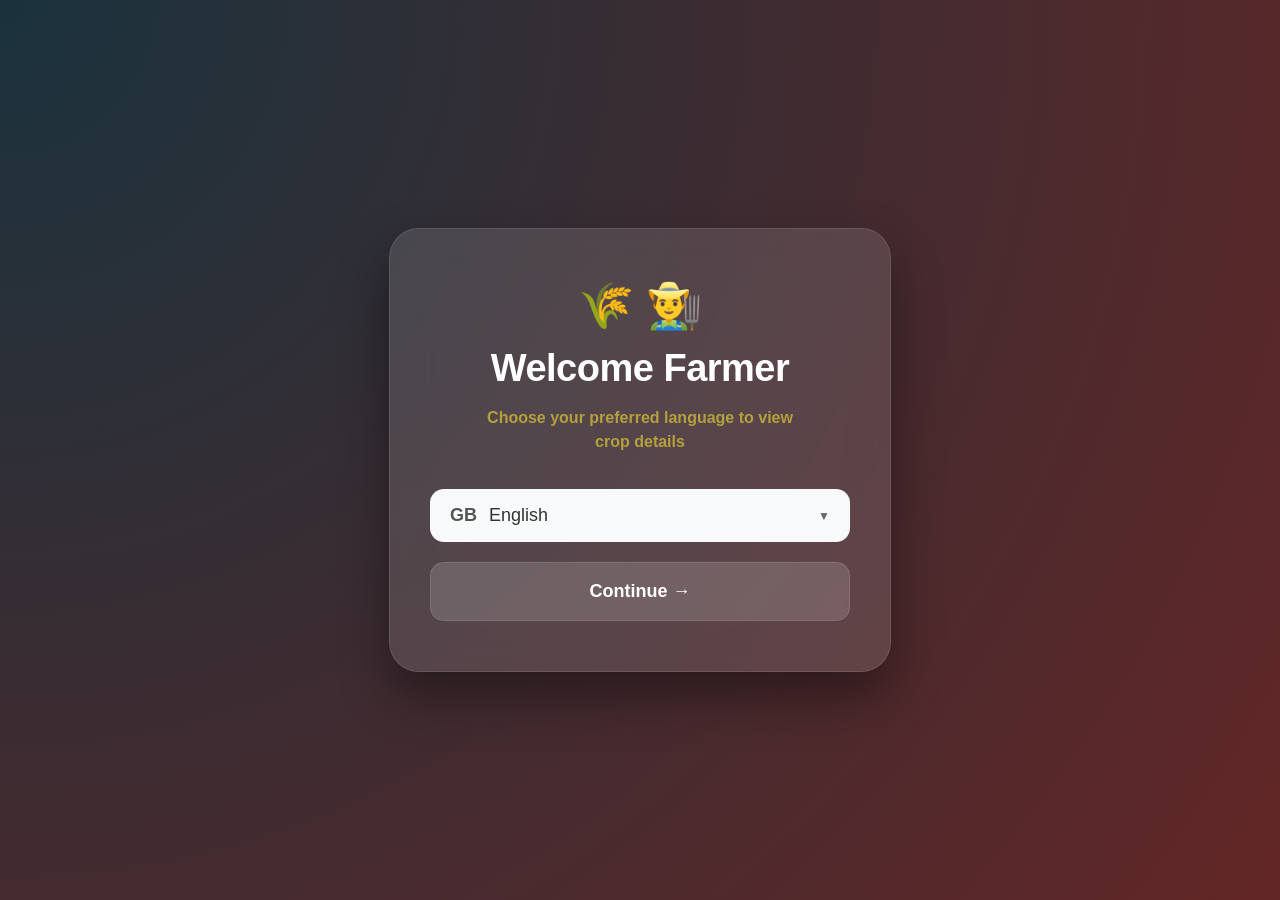
==== index.html @ 463a54d7 "Add files via upload" ====
<!DOCTYPE html>
<html lang="en">
<head>
  <meta charset="UTF-8">
  <meta name="viewport" content="width=device-width, initial-scale=1.0">
  <title>Welcome - Smart Farming</title>
  <style>
    :root {
      --glass-bg: rgba(255, 255, 255, 0.12);
      --glass-border: rgba(255, 255, 255, 0.1);
      --accent-gold: #b5a03d; /* Matches the golden text in your image */
    }

    body {
      margin: 0;
      font-family: 'Segoe UI', Roboto, Helvetica, Arial, sans-serif;
      /* Deep gradient matching your screenshot */
      background: radial-gradient(circle at top left, #1a323d, #632626);
      height: 100vh;
      display: flex;
      justify-content: center;
      align-items: center;
      overflow: hidden;
    }

    .card {
      background: var(--glass-bg);
      backdrop-filter: blur(20px);
      -webkit-backdrop-filter: blur(20px);
      border: 1px solid var(--glass-border);
      border-radius: 30px;
      padding: 50px 40px;
      width: 100%;
      max-width: 420px;
      text-align: center;
      box-shadow: 0 25px 50px rgba(0, 0, 0, 0.4);
    }

    .icon-header {
      font-size: 45px;
      margin-bottom: 15px;
      display: block;
    }

    h1 {
      font-size: 38px;
      margin: 0 0 10px 0;
      color: #ffffff;
      font-weight: 700;
      letter-spacing: -0.5px;
    }

    .subtitle {
      color: var(--accent-gold);
      font-size: 16px;
      font-weight: 600;
      line-height: 1.5;
      margin-bottom: 35px;
    }

    /* Better Dropdown UI */
    .dropdown-container {
      position: relative;
      margin-bottom: 20px;
      text-align: left;
    }

    .selected-option {
      background: #f8f9fa;
      color: #333;
      padding: 16px 20px;
      border-radius: 14px;
      font-size: 18px;
      display: flex;
      align-items: center;
      cursor: pointer;
      position: relative;
      font-weight: 500;
    }

    .selected-option::after {
      content: '▼';
      position: absolute;
      right: 20px;
      font-size: 12px;
      color: #666;
    }

    .flag-icon {
      margin-right: 12px;
      font-style: normal;
      font-weight: bold;
      color: #555;
    }

    /* Hidden standard select for form submission */
    #langSelect {
      display: none;
    }

    /* Continue Button - Precise Glass Style */
    #continueBtn {
      width: 100%;
      background: rgba(255, 255, 255, 0.15);
      border: 1px solid rgba(255, 255, 255, 0.1);
      padding: 18px;
      color: white;
      font-size: 18px;
      font-weight: 600;
      border-radius: 14px;
      cursor: pointer;
      transition: all 0.3s ease;
      display: flex;
      justify-content: center;
      align-items: center;
      gap: 10px;
    }

    #continueBtn:hover {
      background: rgba(255, 255, 255, 0.25);
      transform: translateY(-2px);
    }

    #continueBtn:active {
      transform: translateY(0);
    }

    /* Simple Dropdown Logic Styling */
    .options-list {
      position: absolute;
      top: 110%;
      left: 0;
      right: 0;
      background: white;
      border-radius: 12px;
      overflow: hidden;
      display: none;
      z-index: 10;
      box-shadow: 0 10px 25px rgba(0,0,0,0.2);
    }

    .option-item {
      padding: 15px 20px;
      color: #333;
      cursor: pointer;
      border-bottom: 1px solid #eee;
    }

    .option-item:hover {
      background: #f0f0f0;
    }
  </style>
</head>
<body>

  <div class="card">
    <span class="icon-header">🌾 👨‍🌾</span>
    <h1>Welcome Farmer</h1>
    <p class="subtitle">
      Choose your preferred language to view<br>crop details
    </p>

    <div class="dropdown-container">
      <div class="selected-option" id="customTrigger">
        <span class="flag-icon">GB</span> English
      </div>
      <div class="options-list" id="customOptions">
        <div class="option-item" data-value="en"><span class="flag-icon">GB</span> English</div>
        <div class="option-item" data-value="te"><span class="flag-icon">IN</span> తెలుగు</div>
        <div class="option-item" data-value="hi"><span class="flag-icon">IN</span> हिन्दी</div>
      </div>
    </div>

    <button id="continueBtn">
      Continue &rarr;
    </button>
  </div>

  <script>
    const trigger = document.getElementById('customTrigger');
    const optionsList = document.getElementById('customOptions');
    const options = document.querySelectorAll('.option-item');
    let selectedLanguage = "en";

    // Toggle Dropdown
    trigger.addEventListener('click', () => {
      optionsList.style.display = optionsList.style.display === 'block' ? 'none' : 'block';
    });

    // Select Language
    options.forEach(option => {
      option.addEventListener('click', () => {
        const val = option.getAttribute('data-value');
        const text = option.innerText;
        
        trigger.innerHTML = text;
        selectedLanguage = val;
        optionsList.style.display = 'none';
      });
    });

    // Close when clicking outside
    window.addEventListener('click', (e) => {
      if (!trigger.contains(e.target)) {
        optionsList.style.display = 'none';
      }
    });

    // Continue Logic
    document.getElementById("continueBtn").addEventListener("click", () => {
      localStorage.setItem("farmerLanguage", selectedLanguage);
      window.location.href = "dashboard.html";
    });
  </script>

</body>
</html>
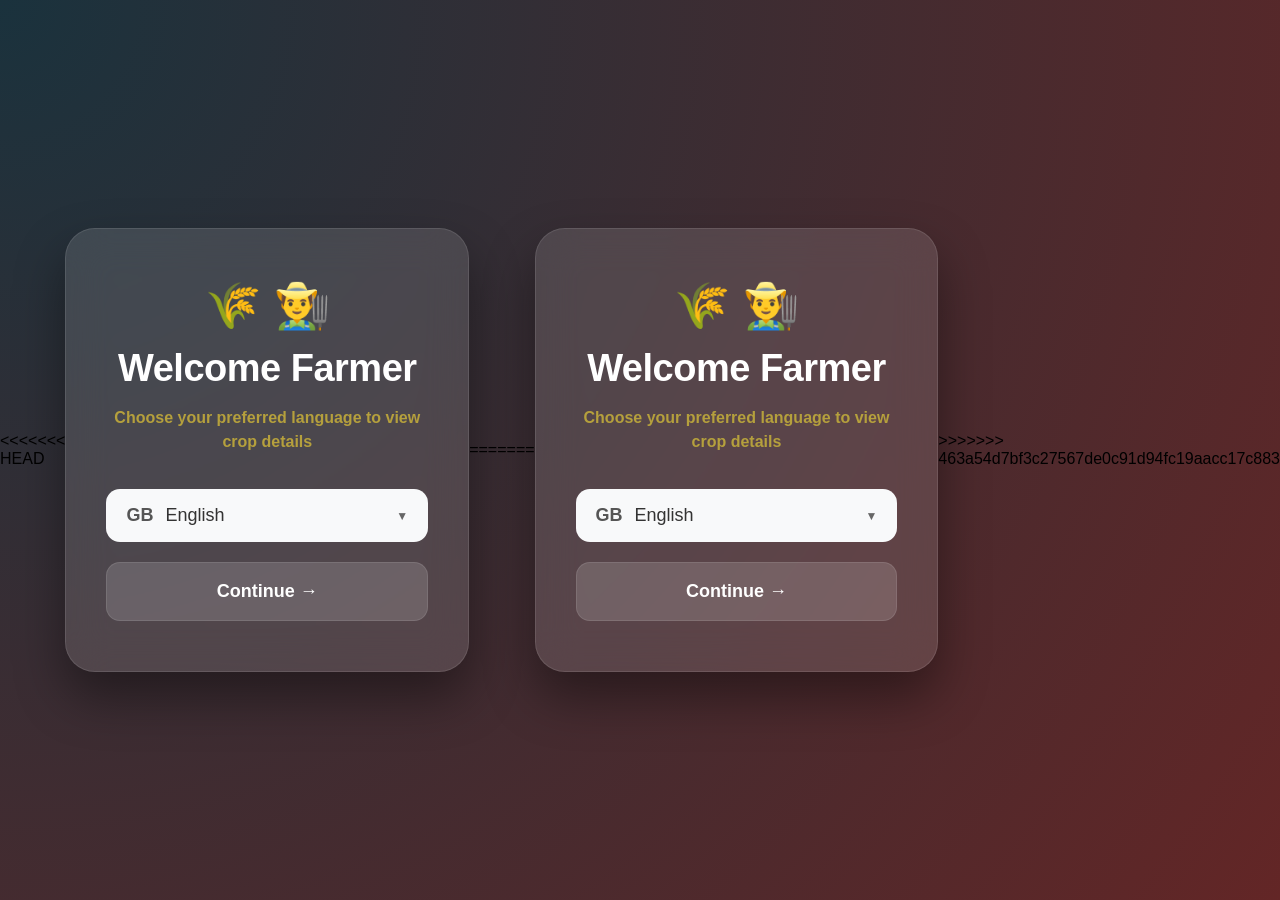
==== commit 21fe3e10: "Merge remote changes" ====
--- a/index.html
+++ b/index.html
@@ -1,217 +1,436 @@
-<!DOCTYPE html>
-<html lang="en">
-<head>
-  <meta charset="UTF-8">
-  <meta name="viewport" content="width=device-width, initial-scale=1.0">
-  <title>Welcome - Smart Farming</title>
-  <style>
-    :root {
-      --glass-bg: rgba(255, 255, 255, 0.12);
-      --glass-border: rgba(255, 255, 255, 0.1);
-      --accent-gold: #b5a03d; /* Matches the golden text in your image */
-    }
-
-    body {
-      margin: 0;
-      font-family: 'Segoe UI', Roboto, Helvetica, Arial, sans-serif;
-      /* Deep gradient matching your screenshot */
-      background: radial-gradient(circle at top left, #1a323d, #632626);
-      height: 100vh;
-      display: flex;
-      justify-content: center;
-      align-items: center;
-      overflow: hidden;
-    }
-
-    .card {
-      background: var(--glass-bg);
-      backdrop-filter: blur(20px);
-      -webkit-backdrop-filter: blur(20px);
-      border: 1px solid var(--glass-border);
-      border-radius: 30px;
-      padding: 50px 40px;
-      width: 100%;
-      max-width: 420px;
-      text-align: center;
-      box-shadow: 0 25px 50px rgba(0, 0, 0, 0.4);
-    }
-
-    .icon-header {
-      font-size: 45px;
-      margin-bottom: 15px;
-      display: block;
-    }
-
-    h1 {
-      font-size: 38px;
-      margin: 0 0 10px 0;
-      color: #ffffff;
-      font-weight: 700;
-      letter-spacing: -0.5px;
-    }
-
-    .subtitle {
-      color: var(--accent-gold);
-      font-size: 16px;
-      font-weight: 600;
-      line-height: 1.5;
-      margin-bottom: 35px;
-    }
-
-    /* Better Dropdown UI */
-    .dropdown-container {
-      position: relative;
-      margin-bottom: 20px;
-      text-align: left;
-    }
-
-    .selected-option {
-      background: #f8f9fa;
-      color: #333;
-      padding: 16px 20px;
-      border-radius: 14px;
-      font-size: 18px;
-      display: flex;
-      align-items: center;
-      cursor: pointer;
-      position: relative;
-      font-weight: 500;
-    }
-
-    .selected-option::after {
-      content: '▼';
-      position: absolute;
-      right: 20px;
-      font-size: 12px;
-      color: #666;
-    }
-
-    .flag-icon {
-      margin-right: 12px;
-      font-style: normal;
-      font-weight: bold;
-      color: #555;
-    }
-
-    /* Hidden standard select for form submission */
-    #langSelect {
-      display: none;
-    }
-
-    /* Continue Button - Precise Glass Style */
-    #continueBtn {
-      width: 100%;
-      background: rgba(255, 255, 255, 0.15);
-      border: 1px solid rgba(255, 255, 255, 0.1);
-      padding: 18px;
-      color: white;
-      font-size: 18px;
-      font-weight: 600;
-      border-radius: 14px;
-      cursor: pointer;
-      transition: all 0.3s ease;
-      display: flex;
-      justify-content: center;
-      align-items: center;
-      gap: 10px;
-    }
-
-    #continueBtn:hover {
-      background: rgba(255, 255, 255, 0.25);
-      transform: translateY(-2px);
-    }
-
-    #continueBtn:active {
-      transform: translateY(0);
-    }
-
-    /* Simple Dropdown Logic Styling */
-    .options-list {
-      position: absolute;
-      top: 110%;
-      left: 0;
-      right: 0;
-      background: white;
-      border-radius: 12px;
-      overflow: hidden;
-      display: none;
-      z-index: 10;
-      box-shadow: 0 10px 25px rgba(0,0,0,0.2);
-    }
-
-    .option-item {
-      padding: 15px 20px;
-      color: #333;
-      cursor: pointer;
-      border-bottom: 1px solid #eee;
-    }
-
-    .option-item:hover {
-      background: #f0f0f0;
-    }
-  </style>
-</head>
-<body>
-
-  <div class="card">
-    <span class="icon-header">🌾 👨‍🌾</span>
-    <h1>Welcome Farmer</h1>
-    <p class="subtitle">
-      Choose your preferred language to view<br>crop details
-    </p>
-
-    <div class="dropdown-container">
-      <div class="selected-option" id="customTrigger">
-        <span class="flag-icon">GB</span> English
-      </div>
-      <div class="options-list" id="customOptions">
-        <div class="option-item" data-value="en"><span class="flag-icon">GB</span> English</div>
-        <div class="option-item" data-value="te"><span class="flag-icon">IN</span> తెలుగు</div>
-        <div class="option-item" data-value="hi"><span class="flag-icon">IN</span> हिन्दी</div>
-      </div>
-    </div>
-
-    <button id="continueBtn">
-      Continue &rarr;
-    </button>
-  </div>
-
-  <script>
-    const trigger = document.getElementById('customTrigger');
-    const optionsList = document.getElementById('customOptions');
-    const options = document.querySelectorAll('.option-item');
-    let selectedLanguage = "en";
-
-    // Toggle Dropdown
-    trigger.addEventListener('click', () => {
-      optionsList.style.display = optionsList.style.display === 'block' ? 'none' : 'block';
-    });
-
-    // Select Language
-    options.forEach(option => {
-      option.addEventListener('click', () => {
-        const val = option.getAttribute('data-value');
-        const text = option.innerText;
-        
-        trigger.innerHTML = text;
-        selectedLanguage = val;
-        optionsList.style.display = 'none';
-      });
-    });
-
-    // Close when clicking outside
-    window.addEventListener('click', (e) => {
-      if (!trigger.contains(e.target)) {
-        optionsList.style.display = 'none';
-      }
-    });
-
-    // Continue Logic
-    document.getElementById("continueBtn").addEventListener("click", () => {
-      localStorage.setItem("farmerLanguage", selectedLanguage);
-      window.location.href = "dashboard.html";
-    });
-  </script>
-
-</body>
+<<<<<<< HEAD
+<!DOCTYPE html>
+<html lang="en">
+<head>
+  <meta charset="UTF-8">
+  <meta name="viewport" content="width=device-width, initial-scale=1.0">
+  <title>Welcome - Smart Farming</title>
+  <style>
+    :root {
+      --glass-bg: rgba(255, 255, 255, 0.12);
+      --glass-border: rgba(255, 255, 255, 0.1);
+      --accent-gold: #b5a03d; /* Matches the golden text in your image */
+    }
+
+    body {
+      margin: 0;
+      font-family: 'Segoe UI', Roboto, Helvetica, Arial, sans-serif;
+      /* Deep gradient matching your screenshot */
+      background: radial-gradient(circle at top left, #1a323d, #632626);
+      height: 100vh;
+      display: flex;
+      justify-content: center;
+      align-items: center;
+      overflow: hidden;
+    }
+
+    .card {
+      background: var(--glass-bg);
+      backdrop-filter: blur(20px);
+      -webkit-backdrop-filter: blur(20px);
+      border: 1px solid var(--glass-border);
+      border-radius: 30px;
+      padding: 50px 40px;
+      width: 100%;
+      max-width: 420px;
+      text-align: center;
+      box-shadow: 0 25px 50px rgba(0, 0, 0, 0.4);
+    }
+
+    .icon-header {
+      font-size: 45px;
+      margin-bottom: 15px;
+      display: block;
+    }
+
+    h1 {
+      font-size: 38px;
+      margin: 0 0 10px 0;
+      color: #ffffff;
+      font-weight: 700;
+      letter-spacing: -0.5px;
+    }
+
+    .subtitle {
+      color: var(--accent-gold);
+      font-size: 16px;
+      font-weight: 600;
+      line-height: 1.5;
+      margin-bottom: 35px;
+    }
+
+    /* Better Dropdown UI */
+    .dropdown-container {
+      position: relative;
+      margin-bottom: 20px;
+      text-align: left;
+    }
+
+    .selected-option {
+      background: #f8f9fa;
+      color: #333;
+      padding: 16px 20px;
+      border-radius: 14px;
+      font-size: 18px;
+      display: flex;
+      align-items: center;
+      cursor: pointer;
+      position: relative;
+      font-weight: 500;
+    }
+
+    .selected-option::after {
+      content: '▼';
+      position: absolute;
+      right: 20px;
+      font-size: 12px;
+      color: #666;
+    }
+
+    .flag-icon {
+      margin-right: 12px;
+      font-style: normal;
+      font-weight: bold;
+      color: #555;
+    }
+
+    /* Hidden standard select for form submission */
+    #langSelect {
+      display: none;
+    }
+
+    /* Continue Button - Precise Glass Style */
+    #continueBtn {
+      width: 100%;
+      background: rgba(255, 255, 255, 0.15);
+      border: 1px solid rgba(255, 255, 255, 0.1);
+      padding: 18px;
+      color: white;
+      font-size: 18px;
+      font-weight: 600;
+      border-radius: 14px;
+      cursor: pointer;
+      transition: all 0.3s ease;
+      display: flex;
+      justify-content: center;
+      align-items: center;
+      gap: 10px;
+    }
+
+    #continueBtn:hover {
+      background: rgba(255, 255, 255, 0.25);
+      transform: translateY(-2px);
+    }
+
+    #continueBtn:active {
+      transform: translateY(0);
+    }
+
+    /* Simple Dropdown Logic Styling */
+    .options-list {
+      position: absolute;
+      top: 110%;
+      left: 0;
+      right: 0;
+      background: white;
+      border-radius: 12px;
+      overflow: hidden;
+      display: none;
+      z-index: 10;
+      box-shadow: 0 10px 25px rgba(0,0,0,0.2);
+    }
+
+    .option-item {
+      padding: 15px 20px;
+      color: #333;
+      cursor: pointer;
+      border-bottom: 1px solid #eee;
+    }
+
+    .option-item:hover {
+      background: #f0f0f0;
+    }
+  </style>
+</head>
+<body>
+
+  <div class="card">
+    <span class="icon-header">🌾 👨‍🌾</span>
+    <h1>Welcome Farmer</h1>
+    <p class="subtitle">
+      Choose your preferred language to view<br>crop details
+    </p>
+
+    <div class="dropdown-container">
+      <div class="selected-option" id="customTrigger">
+        <span class="flag-icon">GB</span> English
+      </div>
+      <div class="options-list" id="customOptions">
+        <div class="option-item" data-value="en"><span class="flag-icon">GB</span> English</div>
+        <div class="option-item" data-value="te"><span class="flag-icon">IN</span> తెలుగు</div>
+        <div class="option-item" data-value="hi"><span class="flag-icon">IN</span> हिन्दी</div>
+      </div>
+    </div>
+
+    <button id="continueBtn">
+      Continue &rarr;
+    </button>
+  </div>
+
+  <script>
+    const trigger = document.getElementById('customTrigger');
+    const optionsList = document.getElementById('customOptions');
+    const options = document.querySelectorAll('.option-item');
+    let selectedLanguage = "en";
+
+    // Toggle Dropdown
+    trigger.addEventListener('click', () => {
+      optionsList.style.display = optionsList.style.display === 'block' ? 'none' : 'block';
+    });
+
+    // Select Language
+    options.forEach(option => {
+      option.addEventListener('click', () => {
+        const val = option.getAttribute('data-value');
+        const text = option.innerText;
+        
+        trigger.innerHTML = text;
+        selectedLanguage = val;
+        optionsList.style.display = 'none';
+      });
+    });
+
+    // Close when clicking outside
+    window.addEventListener('click', (e) => {
+      if (!trigger.contains(e.target)) {
+        optionsList.style.display = 'none';
+      }
+    });
+
+    // Continue Logic
+    document.getElementById("continueBtn").addEventListener("click", () => {
+      localStorage.setItem("farmerLanguage", selectedLanguage);
+      window.location.href = "dashboard.html";
+    });
+  </script>
+
+</body>
+=======
+<!DOCTYPE html>
+<html lang="en">
+<head>
+  <meta charset="UTF-8">
+  <meta name="viewport" content="width=device-width, initial-scale=1.0">
+  <title>Welcome - Smart Farming</title>
+  <style>
+    :root {
+      --glass-bg: rgba(255, 255, 255, 0.12);
+      --glass-border: rgba(255, 255, 255, 0.1);
+      --accent-gold: #b5a03d; /* Matches the golden text in your image */
+    }
+
+    body {
+      margin: 0;
+      font-family: 'Segoe UI', Roboto, Helvetica, Arial, sans-serif;
+      /* Deep gradient matching your screenshot */
+      background: radial-gradient(circle at top left, #1a323d, #632626);
+      height: 100vh;
+      display: flex;
+      justify-content: center;
+      align-items: center;
+      overflow: hidden;
+    }
+
+    .card {
+      background: var(--glass-bg);
+      backdrop-filter: blur(20px);
+      -webkit-backdrop-filter: blur(20px);
+      border: 1px solid var(--glass-border);
+      border-radius: 30px;
+      padding: 50px 40px;
+      width: 100%;
+      max-width: 420px;
+      text-align: center;
+      box-shadow: 0 25px 50px rgba(0, 0, 0, 0.4);
+    }
+
+    .icon-header {
+      font-size: 45px;
+      margin-bottom: 15px;
+      display: block;
+    }
+
+    h1 {
+      font-size: 38px;
+      margin: 0 0 10px 0;
+      color: #ffffff;
+      font-weight: 700;
+      letter-spacing: -0.5px;
+    }
+
+    .subtitle {
+      color: var(--accent-gold);
+      font-size: 16px;
+      font-weight: 600;
+      line-height: 1.5;
+      margin-bottom: 35px;
+    }
+
+    /* Better Dropdown UI */
+    .dropdown-container {
+      position: relative;
+      margin-bottom: 20px;
+      text-align: left;
+    }
+
+    .selected-option {
+      background: #f8f9fa;
+      color: #333;
+      padding: 16px 20px;
+      border-radius: 14px;
+      font-size: 18px;
+      display: flex;
+      align-items: center;
+      cursor: pointer;
+      position: relative;
+      font-weight: 500;
+    }
+
+    .selected-option::after {
+      content: '▼';
+      position: absolute;
+      right: 20px;
+      font-size: 12px;
+      color: #666;
+    }
+
+    .flag-icon {
+      margin-right: 12px;
+      font-style: normal;
+      font-weight: bold;
+      color: #555;
+    }
+
+    /* Hidden standard select for form submission */
+    #langSelect {
+      display: none;
+    }
+
+    /* Continue Button - Precise Glass Style */
+    #continueBtn {
+      width: 100%;
+      background: rgba(255, 255, 255, 0.15);
+      border: 1px solid rgba(255, 255, 255, 0.1);
+      padding: 18px;
+      color: white;
+      font-size: 18px;
+      font-weight: 600;
+      border-radius: 14px;
+      cursor: pointer;
+      transition: all 0.3s ease;
+      display: flex;
+      justify-content: center;
+      align-items: center;
+      gap: 10px;
+    }
+
+    #continueBtn:hover {
+      background: rgba(255, 255, 255, 0.25);
+      transform: translateY(-2px);
+    }
+
+    #continueBtn:active {
+      transform: translateY(0);
+    }
+
+    /* Simple Dropdown Logic Styling */
+    .options-list {
+      position: absolute;
+      top: 110%;
+      left: 0;
+      right: 0;
+      background: white;
+      border-radius: 12px;
+      overflow: hidden;
+      display: none;
+      z-index: 10;
+      box-shadow: 0 10px 25px rgba(0,0,0,0.2);
+    }
+
+    .option-item {
+      padding: 15px 20px;
+      color: #333;
+      cursor: pointer;
+      border-bottom: 1px solid #eee;
+    }
+
+    .option-item:hover {
+      background: #f0f0f0;
+    }
+  </style>
+</head>
+<body>
+
+  <div class="card">
+    <span class="icon-header">🌾 👨‍🌾</span>
+    <h1>Welcome Farmer</h1>
+    <p class="subtitle">
+      Choose your preferred language to view<br>crop details
+    </p>
+
+    <div class="dropdown-container">
+      <div class="selected-option" id="customTrigger">
+        <span class="flag-icon">GB</span> English
+      </div>
+      <div class="options-list" id="customOptions">
+        <div class="option-item" data-value="en"><span class="flag-icon">GB</span> English</div>
+        <div class="option-item" data-value="te"><span class="flag-icon">IN</span> తెలుగు</div>
+        <div class="option-item" data-value="hi"><span class="flag-icon">IN</span> हिन्दी</div>
+      </div>
+    </div>
+
+    <button id="continueBtn">
+      Continue &rarr;
+    </button>
+  </div>
+
+  <script>
+    const trigger = document.getElementById('customTrigger');
+    const optionsList = document.getElementById('customOptions');
+    const options = document.querySelectorAll('.option-item');
+    let selectedLanguage = "en";
+
+    // Toggle Dropdown
+    trigger.addEventListener('click', () => {
+      optionsList.style.display = optionsList.style.display === 'block' ? 'none' : 'block';
+    });
+
+    // Select Language
+    options.forEach(option => {
+      option.addEventListener('click', () => {
+        const val = option.getAttribute('data-value');
+        const text = option.innerText;
+        
+        trigger.innerHTML = text;
+        selectedLanguage = val;
+        optionsList.style.display = 'none';
+      });
+    });
+
+    // Close when clicking outside
+    window.addEventListener('click', (e) => {
+      if (!trigger.contains(e.target)) {
+        optionsList.style.display = 'none';
+      }
+    });
+
+    // Continue Logic
+    document.getElementById("continueBtn").addEventListener("click", () => {
+      localStorage.setItem("farmerLanguage", selectedLanguage);
+      window.location.href = "dashboard.html";
+    });
+  </script>
+
+</body>
+>>>>>>> 463a54d7bf3c27567de0c91d94fc19aacc17c883
 </html>
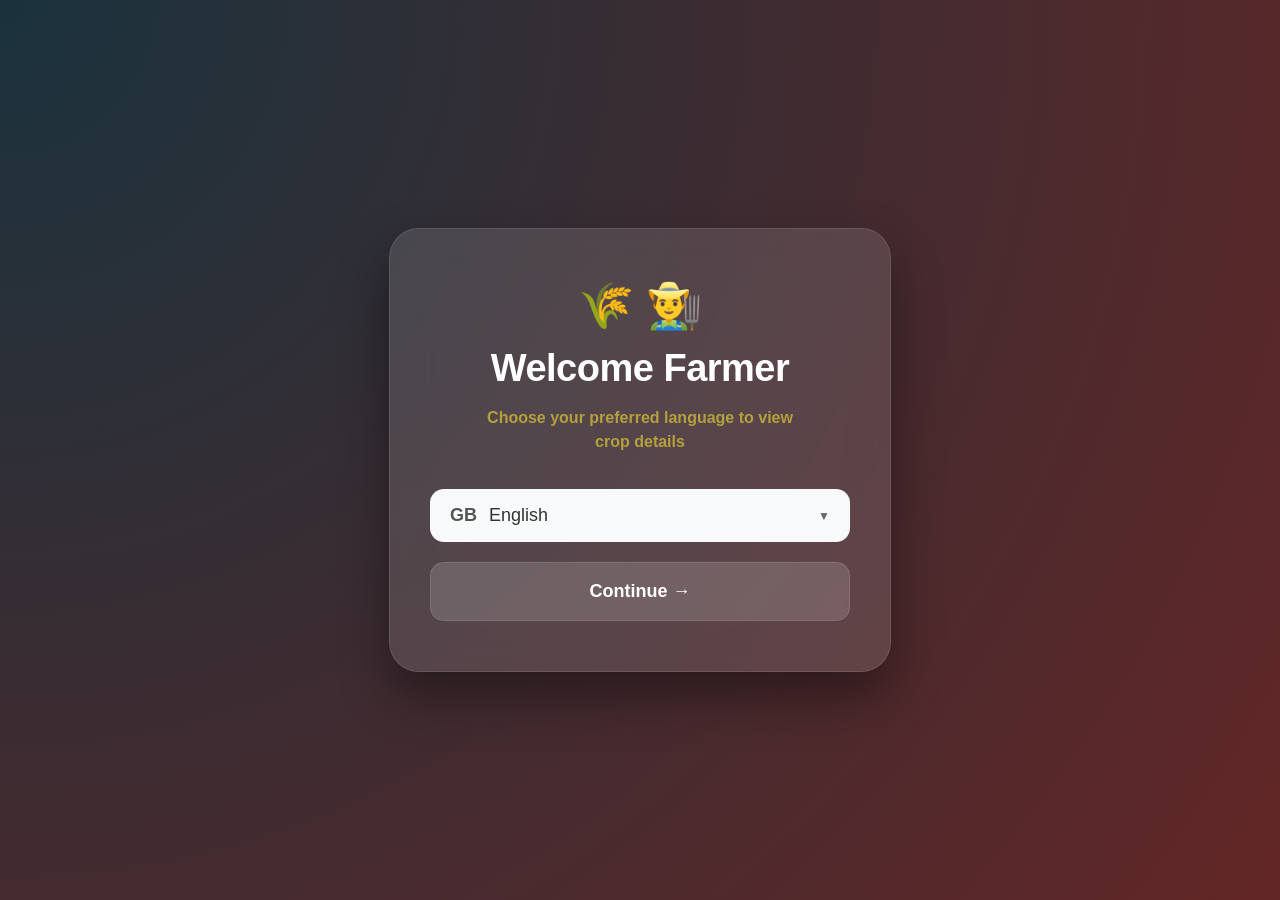
==== commit 3d11152f: "Fixed location bug and improved dashboard" ====
--- a/index.html
+++ b/index.html
@@ -1,4 +1,4 @@
-<<<<<<< HEAD
+
 <!DOCTYPE html>
 <html lang="en">
 <head>
@@ -215,222 +215,3 @@
   </script>
 
 </body>
-=======
-<!DOCTYPE html>
-<html lang="en">
-<head>
-  <meta charset="UTF-8">
-  <meta name="viewport" content="width=device-width, initial-scale=1.0">
-  <title>Welcome - Smart Farming</title>
-  <style>
-    :root {
-      --glass-bg: rgba(255, 255, 255, 0.12);
-      --glass-border: rgba(255, 255, 255, 0.1);
-      --accent-gold: #b5a03d; /* Matches the golden text in your image */
-    }
-
-    body {
-      margin: 0;
-      font-family: 'Segoe UI', Roboto, Helvetica, Arial, sans-serif;
-      /* Deep gradient matching your screenshot */
-      background: radial-gradient(circle at top left, #1a323d, #632626);
-      height: 100vh;
-      display: flex;
-      justify-content: center;
-      align-items: center;
-      overflow: hidden;
-    }
-
-    .card {
-      background: var(--glass-bg);
-      backdrop-filter: blur(20px);
-      -webkit-backdrop-filter: blur(20px);
-      border: 1px solid var(--glass-border);
-      border-radius: 30px;
-      padding: 50px 40px;
-      width: 100%;
-      max-width: 420px;
-      text-align: center;
-      box-shadow: 0 25px 50px rgba(0, 0, 0, 0.4);
-    }
-
-    .icon-header {
-      font-size: 45px;
-      margin-bottom: 15px;
-      display: block;
-    }
-
-    h1 {
-      font-size: 38px;
-      margin: 0 0 10px 0;
-      color: #ffffff;
-      font-weight: 700;
-      letter-spacing: -0.5px;
-    }
-
-    .subtitle {
-      color: var(--accent-gold);
-      font-size: 16px;
-      font-weight: 600;
-      line-height: 1.5;
-      margin-bottom: 35px;
-    }
-
-    /* Better Dropdown UI */
-    .dropdown-container {
-      position: relative;
-      margin-bottom: 20px;
-      text-align: left;
-    }
-
-    .selected-option {
-      background: #f8f9fa;
-      color: #333;
-      padding: 16px 20px;
-      border-radius: 14px;
-      font-size: 18px;
-      display: flex;
-      align-items: center;
-      cursor: pointer;
-      position: relative;
-      font-weight: 500;
-    }
-
-    .selected-option::after {
-      content: '▼';
-      position: absolute;
-      right: 20px;
-      font-size: 12px;
-      color: #666;
-    }
-
-    .flag-icon {
-      margin-right: 12px;
-      font-style: normal;
-      font-weight: bold;
-      color: #555;
-    }
-
-    /* Hidden standard select for form submission */
-    #langSelect {
-      display: none;
-    }
-
-    /* Continue Button - Precise Glass Style */
-    #continueBtn {
-      width: 100%;
-      background: rgba(255, 255, 255, 0.15);
-      border: 1px solid rgba(255, 255, 255, 0.1);
-      padding: 18px;
-      color: white;
-      font-size: 18px;
-      font-weight: 600;
-      border-radius: 14px;
-      cursor: pointer;
-      transition: all 0.3s ease;
-      display: flex;
-      justify-content: center;
-      align-items: center;
-      gap: 10px;
-    }
-
-    #continueBtn:hover {
-      background: rgba(255, 255, 255, 0.25);
-      transform: translateY(-2px);
-    }
-
-    #continueBtn:active {
-      transform: translateY(0);
-    }
-
-    /* Simple Dropdown Logic Styling */
-    .options-list {
-      position: absolute;
-      top: 110%;
-      left: 0;
-      right: 0;
-      background: white;
-      border-radius: 12px;
-      overflow: hidden;
-      display: none;
-      z-index: 10;
-      box-shadow: 0 10px 25px rgba(0,0,0,0.2);
-    }
-
-    .option-item {
-      padding: 15px 20px;
-      color: #333;
-      cursor: pointer;
-      border-bottom: 1px solid #eee;
-    }
-
-    .option-item:hover {
-      background: #f0f0f0;
-    }
-  </style>
-</head>
-<body>
-
-  <div class="card">
-    <span class="icon-header">🌾 👨‍🌾</span>
-    <h1>Welcome Farmer</h1>
-    <p class="subtitle">
-      Choose your preferred language to view<br>crop details
-    </p>
-
-    <div class="dropdown-container">
-      <div class="selected-option" id="customTrigger">
-        <span class="flag-icon">GB</span> English
-      </div>
-      <div class="options-list" id="customOptions">
-        <div class="option-item" data-value="en"><span class="flag-icon">GB</span> English</div>
-        <div class="option-item" data-value="te"><span class="flag-icon">IN</span> తెలుగు</div>
-        <div class="option-item" data-value="hi"><span class="flag-icon">IN</span> हिन्दी</div>
-      </div>
-    </div>
-
-    <button id="continueBtn">
-      Continue &rarr;
-    </button>
-  </div>
-
-  <script>
-    const trigger = document.getElementById('customTrigger');
-    const optionsList = document.getElementById('customOptions');
-    const options = document.querySelectorAll('.option-item');
-    let selectedLanguage = "en";
-
-    // Toggle Dropdown
-    trigger.addEventListener('click', () => {
-      optionsList.style.display = optionsList.style.display === 'block' ? 'none' : 'block';
-    });
-
-    // Select Language
-    options.forEach(option => {
-      option.addEventListener('click', () => {
-        const val = option.getAttribute('data-value');
-        const text = option.innerText;
-        
-        trigger.innerHTML = text;
-        selectedLanguage = val;
-        optionsList.style.display = 'none';
-      });
-    });
-
-    // Close when clicking outside
-    window.addEventListener('click', (e) => {
-      if (!trigger.contains(e.target)) {
-        optionsList.style.display = 'none';
-      }
-    });
-
-    // Continue Logic
-    document.getElementById("continueBtn").addEventListener("click", () => {
-      localStorage.setItem("farmerLanguage", selectedLanguage);
-      window.location.href = "dashboard.html";
-    });
-  </script>
-
-</body>
->>>>>>> 463a54d7bf3c27567de0c91d94fc19aacc17c883
-</html>
